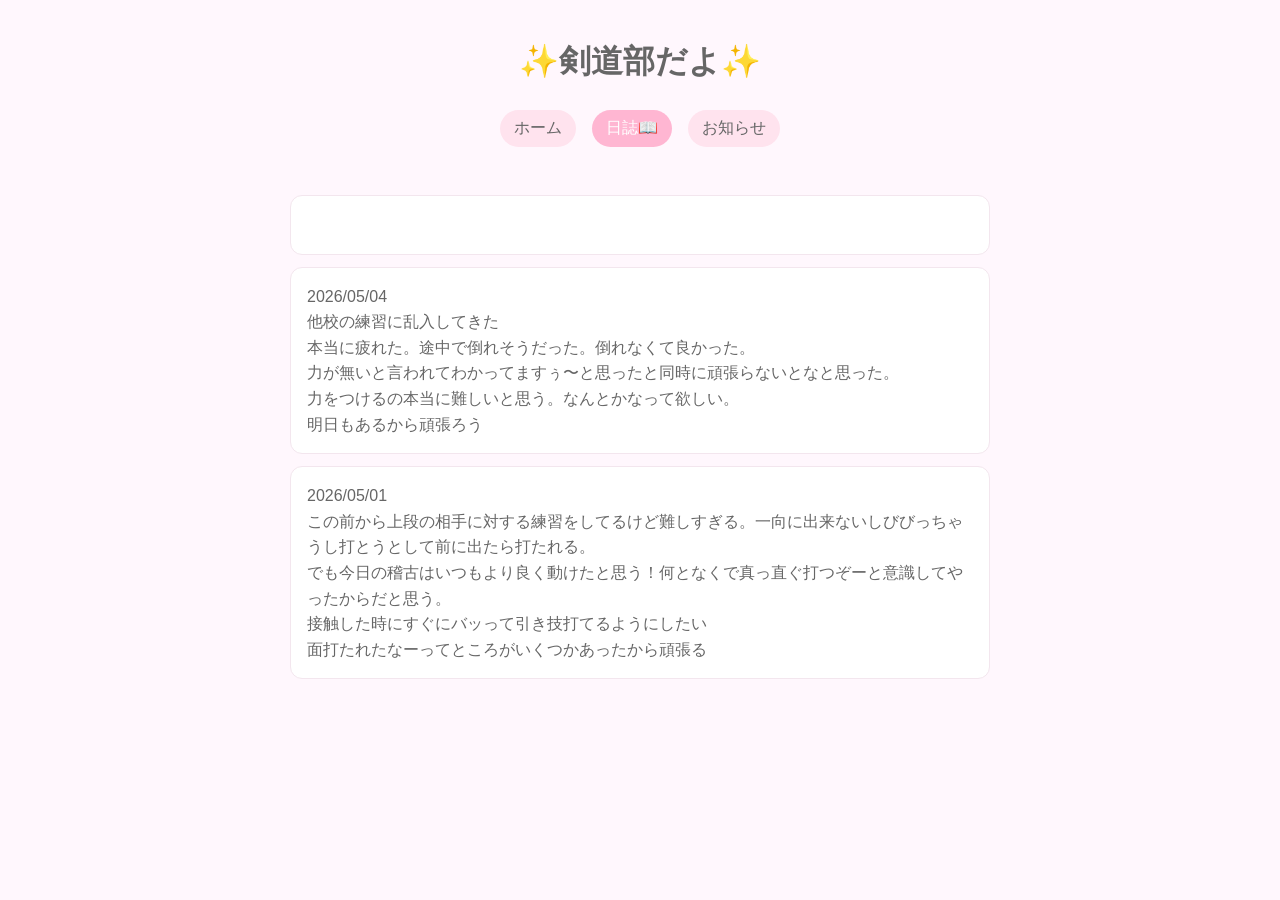
==== diary.html @ 01ab501e "diary.html を更新" ====
<!DOCTYPE html>
<html lang="ja">
<header>
  <h1>✨️剣道部だよ✨️</h1>
</header>
<head>
<meta charset="UTF-8">
<meta name="viewport" content="width=device-width, initial-scale=1.0">
<title>✨️剣道部日誌✨️</title>
<link rel="stylesheet" href="style.css">
</head>
<body>

<nav>
  <a href="index.html">ホーム</a>
  <a href="diary.html" class="active">日誌📖</a>
  <a href="notice.html">お知らせ</a>
</nav>

<div class="container">

<div class="box">
<br>
</div>

<div class="box">
2026/05/04<br>
他校の練習に乱入してきた<br>
本当に疲れた。途中で倒れそうだった。倒れなくて良かった。<br>
力が無いと言われてわかってますぅ〜と思ったと同時に頑張らないとなと思った。<br>
力をつけるの本当に難しいと思う。なんとかなって欲しい。<br>
明日もあるから頑張ろう
</div>

<div class="box">
2026/05/01<br>
この前から上段の相手に対する練習をしてるけど難しすぎる。一向に出来ないしびびっちゃうし打とうとして前に出たら打たれる。<br>
でも今日の稽古はいつもより良く動けたと思う！何となくで真っ直ぐ打つぞーと意識してやったからだと思う。<br>
接触した時にすぐにバッって引き技打てるようにしたい<br>
面打たれたなーってところがいくつかあったから頑張る<br>
</div>

</div>

</body>
</html>
---- style.css ----
body{
  margin:0;
  font-family:sans-serif;
  background:#fff7fd;
  color:#666;
}

header{
  text-align:center;
  padding:40px 10px 10px;
}

h1{
  margin:0;
}

.goal-card{
  max-width:700px;
  margin:20px auto;
  padding:14px;
  background:#fff;
  border-radius:12px;
  border-top:4px solid #ffb6d2;
  box-shadow:0 2px 10px rgba(0,0,0,0.05);
  text-align:center;
}

.label{
  display:inline-block;
  padding:3px 10px;
  margin-right:6px;
  background:#ffd6e7;
  border-radius:999px;
  font-size:11px;
  color:#666;
}

nav{
  text-align:center;
  margin:10px 0;
}

nav a{
  display:inline-block;
  margin:6px;
  padding:8px 14px;
  background:#ffe3ee;
  border-radius:999px;
  text-decoration:none;
  color:#666;
}

nav a.active{
  background:#ffb6d2;  /* 濃いピンク */
  color:#fff;
}

.container{
  max-width:700px;
  margin:auto;
  padding:20px;
}

.box{
  background:white;
  padding:16px;
  margin:12px 0;
  border-radius:12px;
  border:1px solid #f3e6ee;
  line-height:1.6;
}

.title{
  font-weight:bold;
  margin-bottom:6px;
}

footer{
  text-align:center;
  font-size:11px;
  color:#aaa;
  margin:30px 0 10px;
}
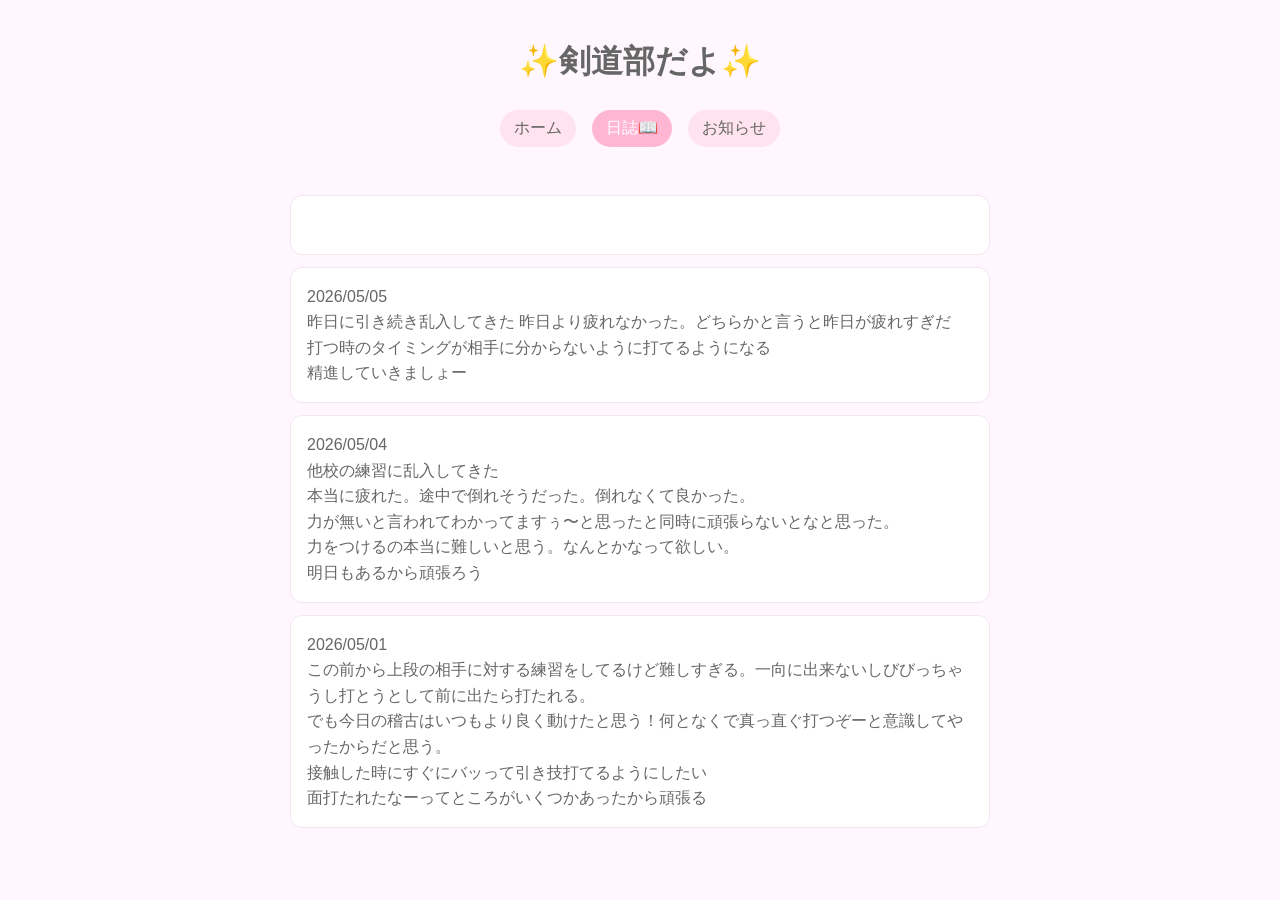
==== commit c65a2893: "diary.html を更新" ====
--- a/diary.html
+++ b/diary.html
@@ -24,6 +24,15 @@
 </div>
 
 <div class="box">
+2026/05/05<br>
+昨日に引き続き乱入してきた
+昨日より疲れなかった。どちらかと言うと昨日が疲れすぎだ<br>
+打つ時のタイミングが相手に分からないように打てるようになる<br>
+精進していきましょー
+</div>
+
+
+<div class="box">
 2026/05/04<br>
 他校の練習に乱入してきた<br>
 本当に疲れた。途中で倒れそうだった。倒れなくて良かった。<br>
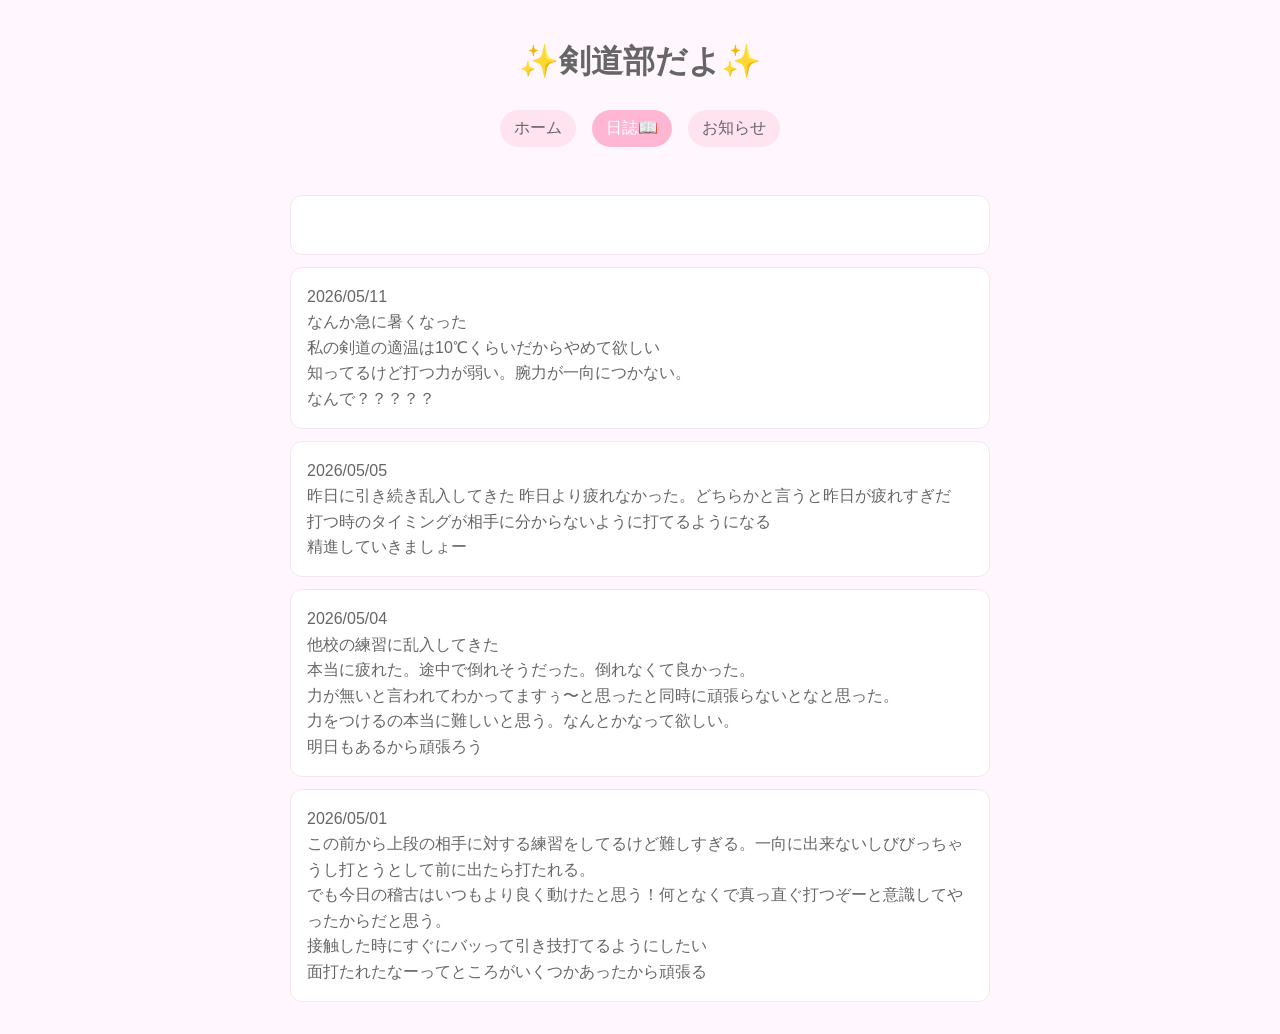
==== commit f9270024: "diary.html を更新" ====
--- a/diary.html
+++ b/diary.html
@@ -21,6 +21,14 @@
 
 <div class="box">
 <br>
+</div>
+
+<div class="box">
+2026/05/11<br>
+なんか急に暑くなった<br>
+私の剣道の適温は10℃くらいだからやめて欲しい<br>
+知ってるけど打つ力が弱い。腕力が一向につかない。<br>
+なんで？？？？？
 </div>
 
 <div class="box">
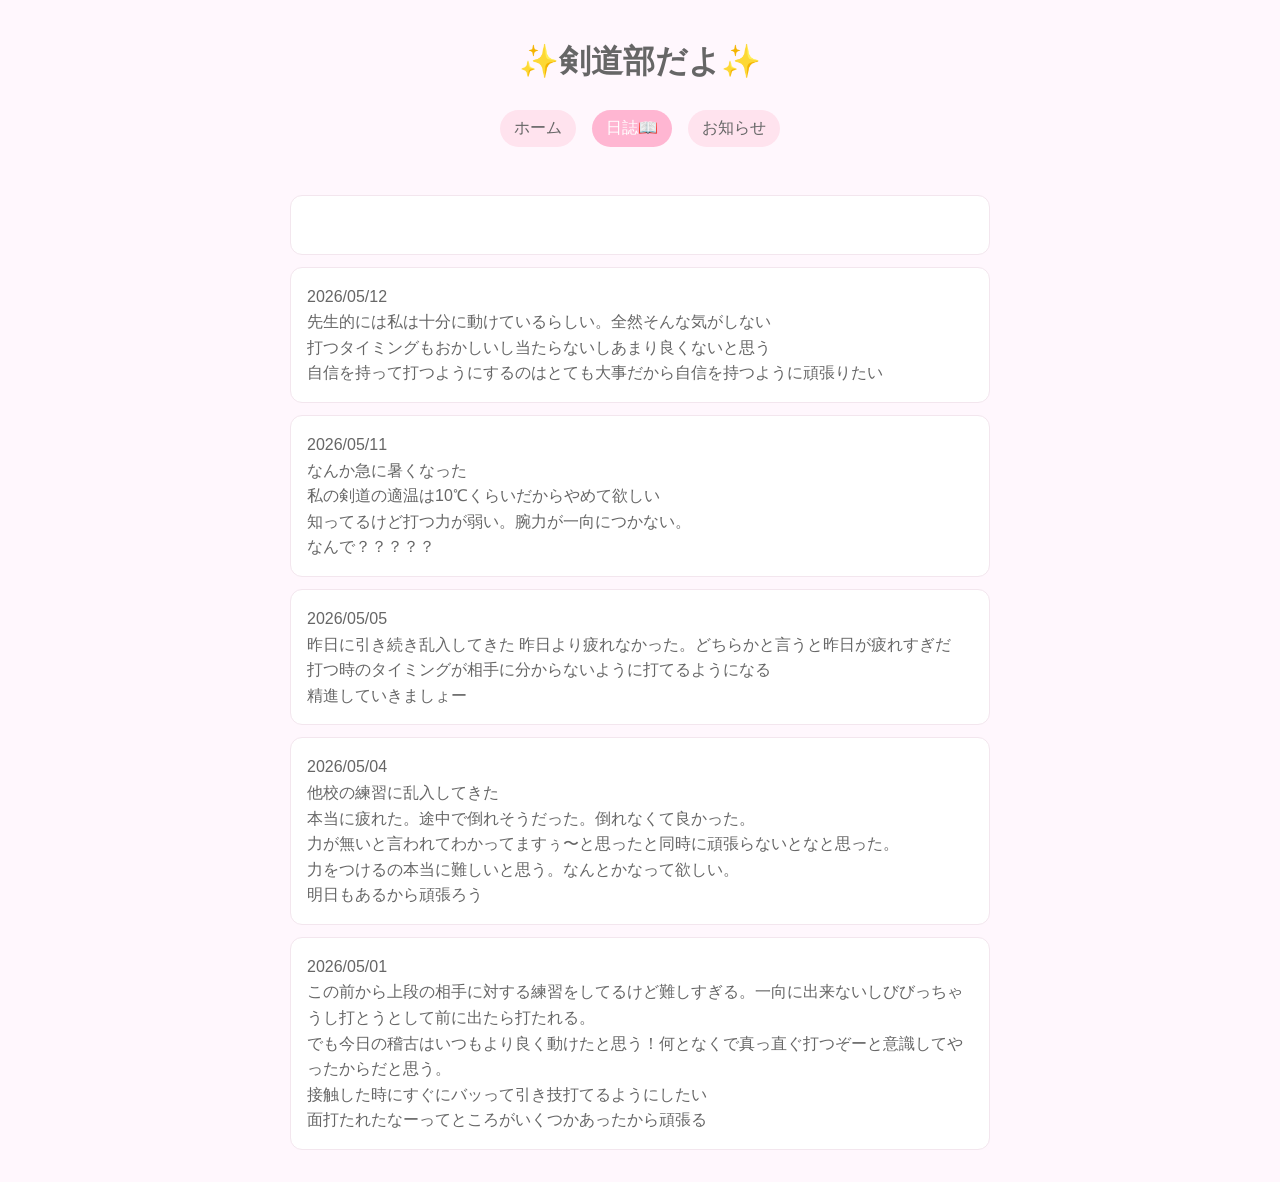
==== commit 398b7b8a: "diary.html を更新" ====
--- a/diary.html
+++ b/diary.html
@@ -21,6 +21,13 @@
 
 <div class="box">
 <br>
+</div>
+
+<div class="box">
+2026/05/12<br>
+先生的には私は十分に動けているらしい。全然そんな気がしない<br>
+打つタイミングもおかしいし当たらないしあまり良くないと思う<br>
+自信を持って打つようにするのはとても大事だから自信を持つように頑張りたい
 </div>
 
 <div class="box">
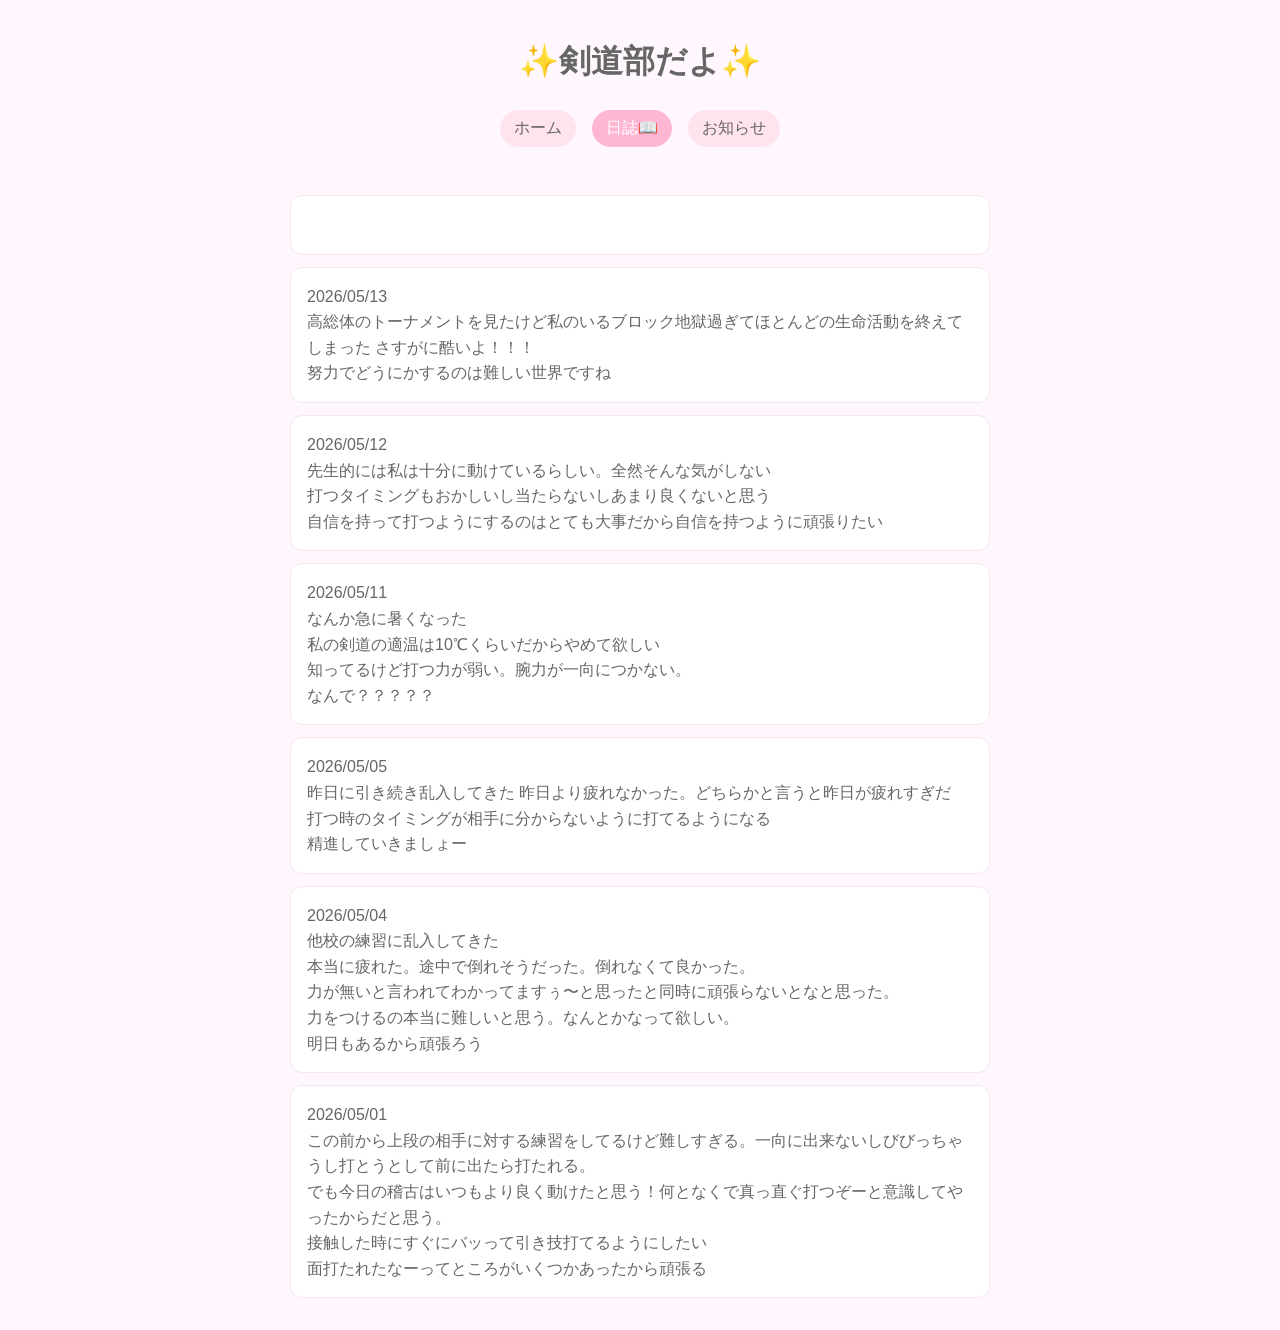
==== commit 627d65bc: "diary.html を更新" ====
--- a/diary.html
+++ b/diary.html
@@ -21,6 +21,13 @@
 
 <div class="box">
 <br>
+</div>
+
+<div class="box">
+2026/05/13<br>
+高総体のトーナメントを見たけど私のいるブロック地獄過ぎてほとんどの生命活動を終えてしまった
+さすがに酷いよ！！！<br>
+努力でどうにかするのは難しい世界ですね
 </div>
 
 <div class="box">
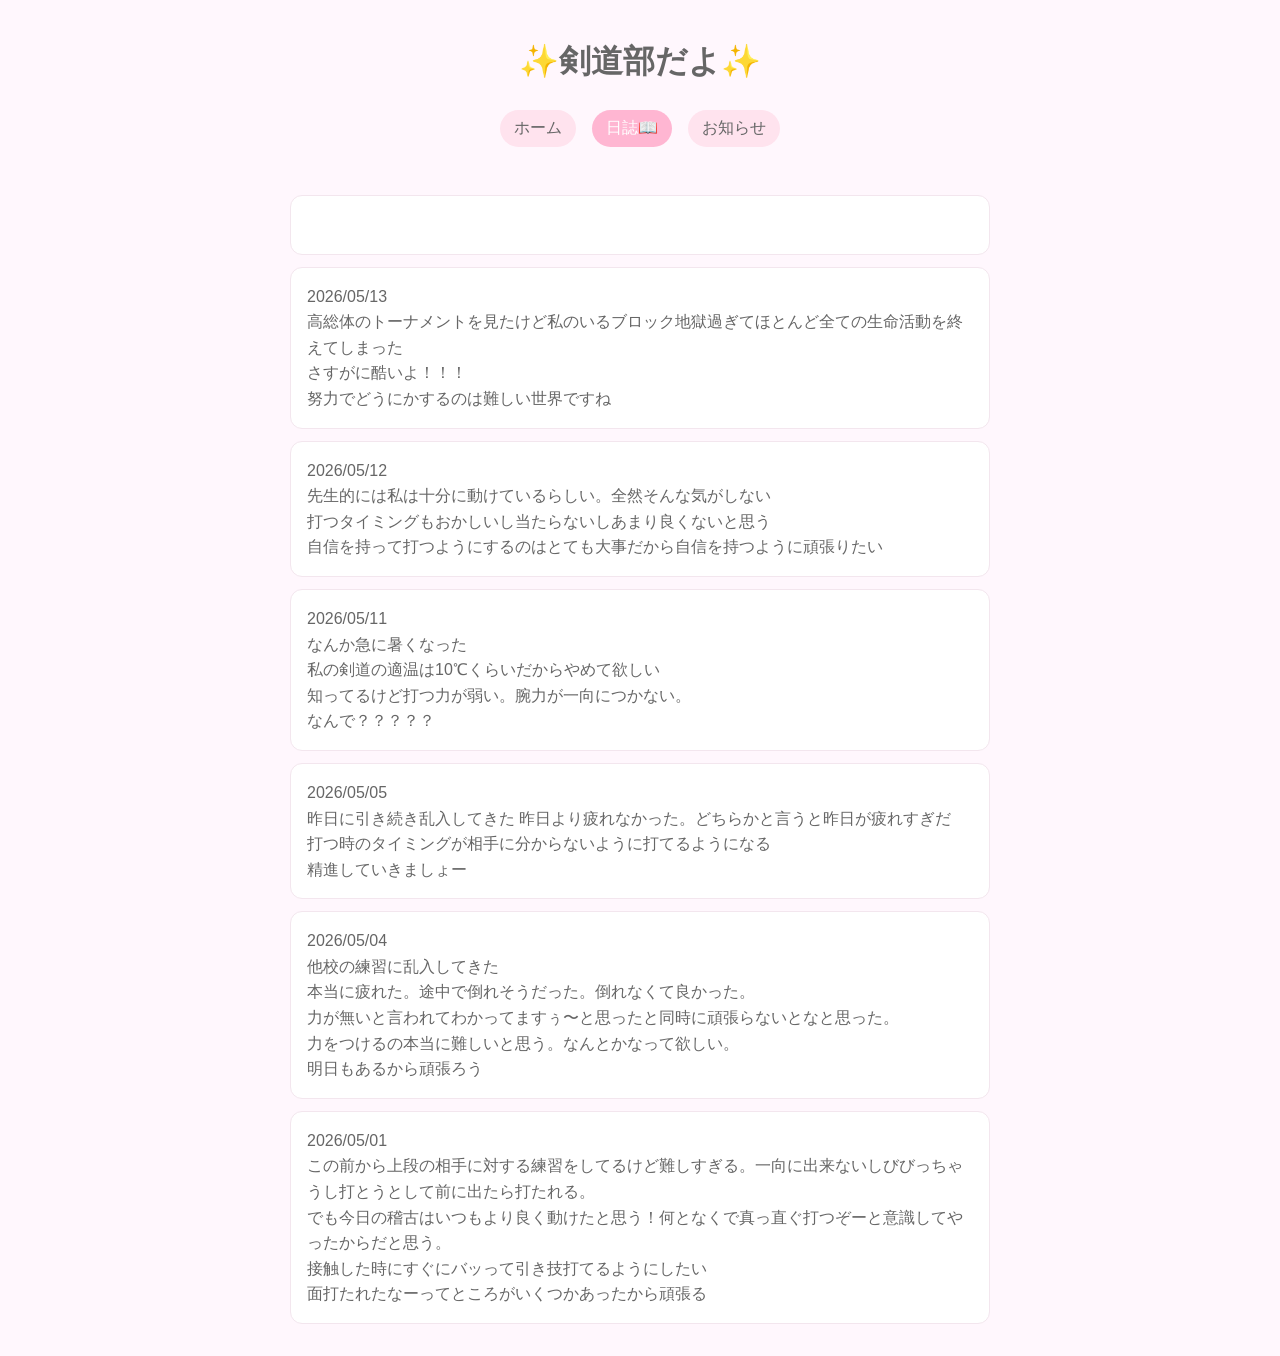
==== commit 57eafe7c: "diary.html を更新" ====
--- a/diary.html
+++ b/diary.html
@@ -25,7 +25,7 @@
 
 <div class="box">
 2026/05/13<br>
-高総体のトーナメントを見たけど私のいるブロック地獄過ぎてほとんどの生命活動を終えてしまった
+高総体のトーナメントを見たけど私のいるブロック地獄過ぎてほとんど全ての生命活動を終えてしまった<br>
 さすがに酷いよ！！！<br>
 努力でどうにかするのは難しい世界ですね
 </div>
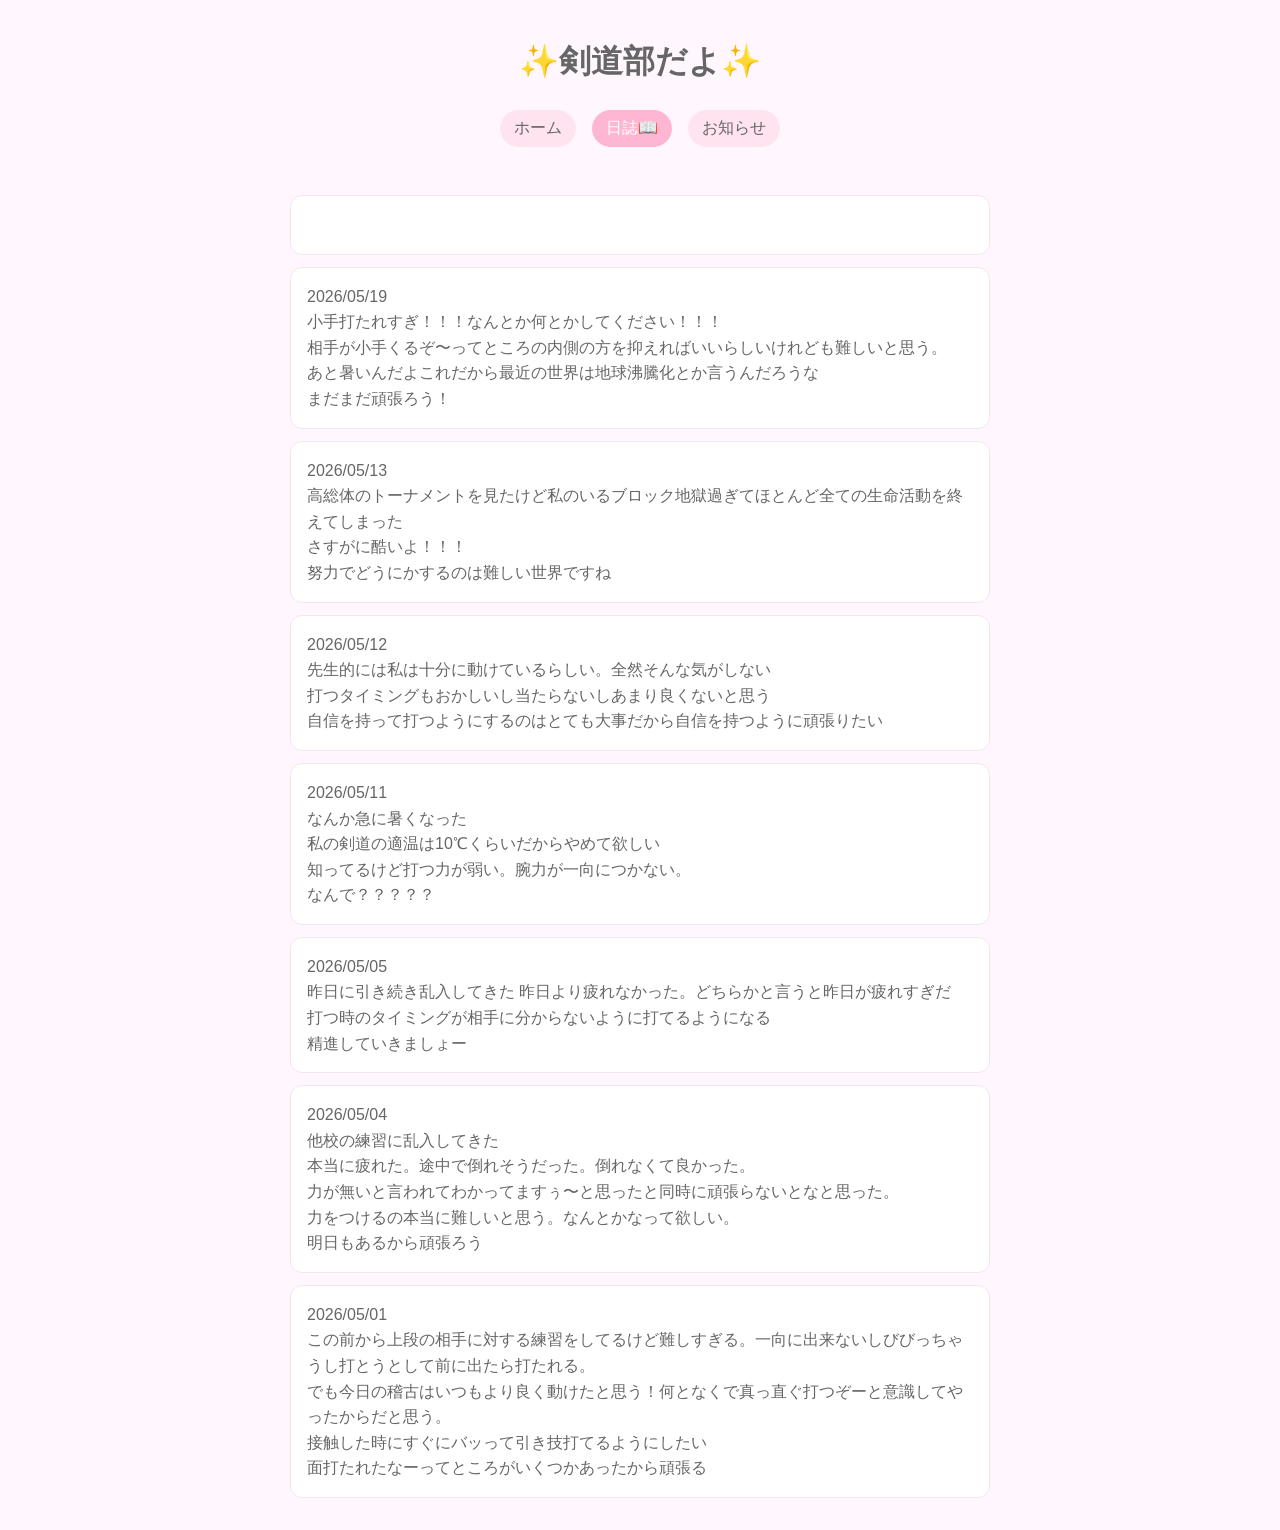
==== commit 2a61b2bc: "diary.html を更新" ====
--- a/diary.html
+++ b/diary.html
@@ -21,6 +21,14 @@
 
 <div class="box">
 <br>
+</div>
+
+<div class="box">
+2026/05/19<br>
+小手打たれすぎ！！！なんとか何とかしてください！！！<br>
+相手が小手くるぞ〜ってところの内側の方を抑えればいいらしいけれども難しいと思う。<br>
+あと暑いんだよこれだから最近の世界は地球沸騰化とか言うんだろうな<br>
+まだまだ頑張ろう！
 </div>
 
 <div class="box">
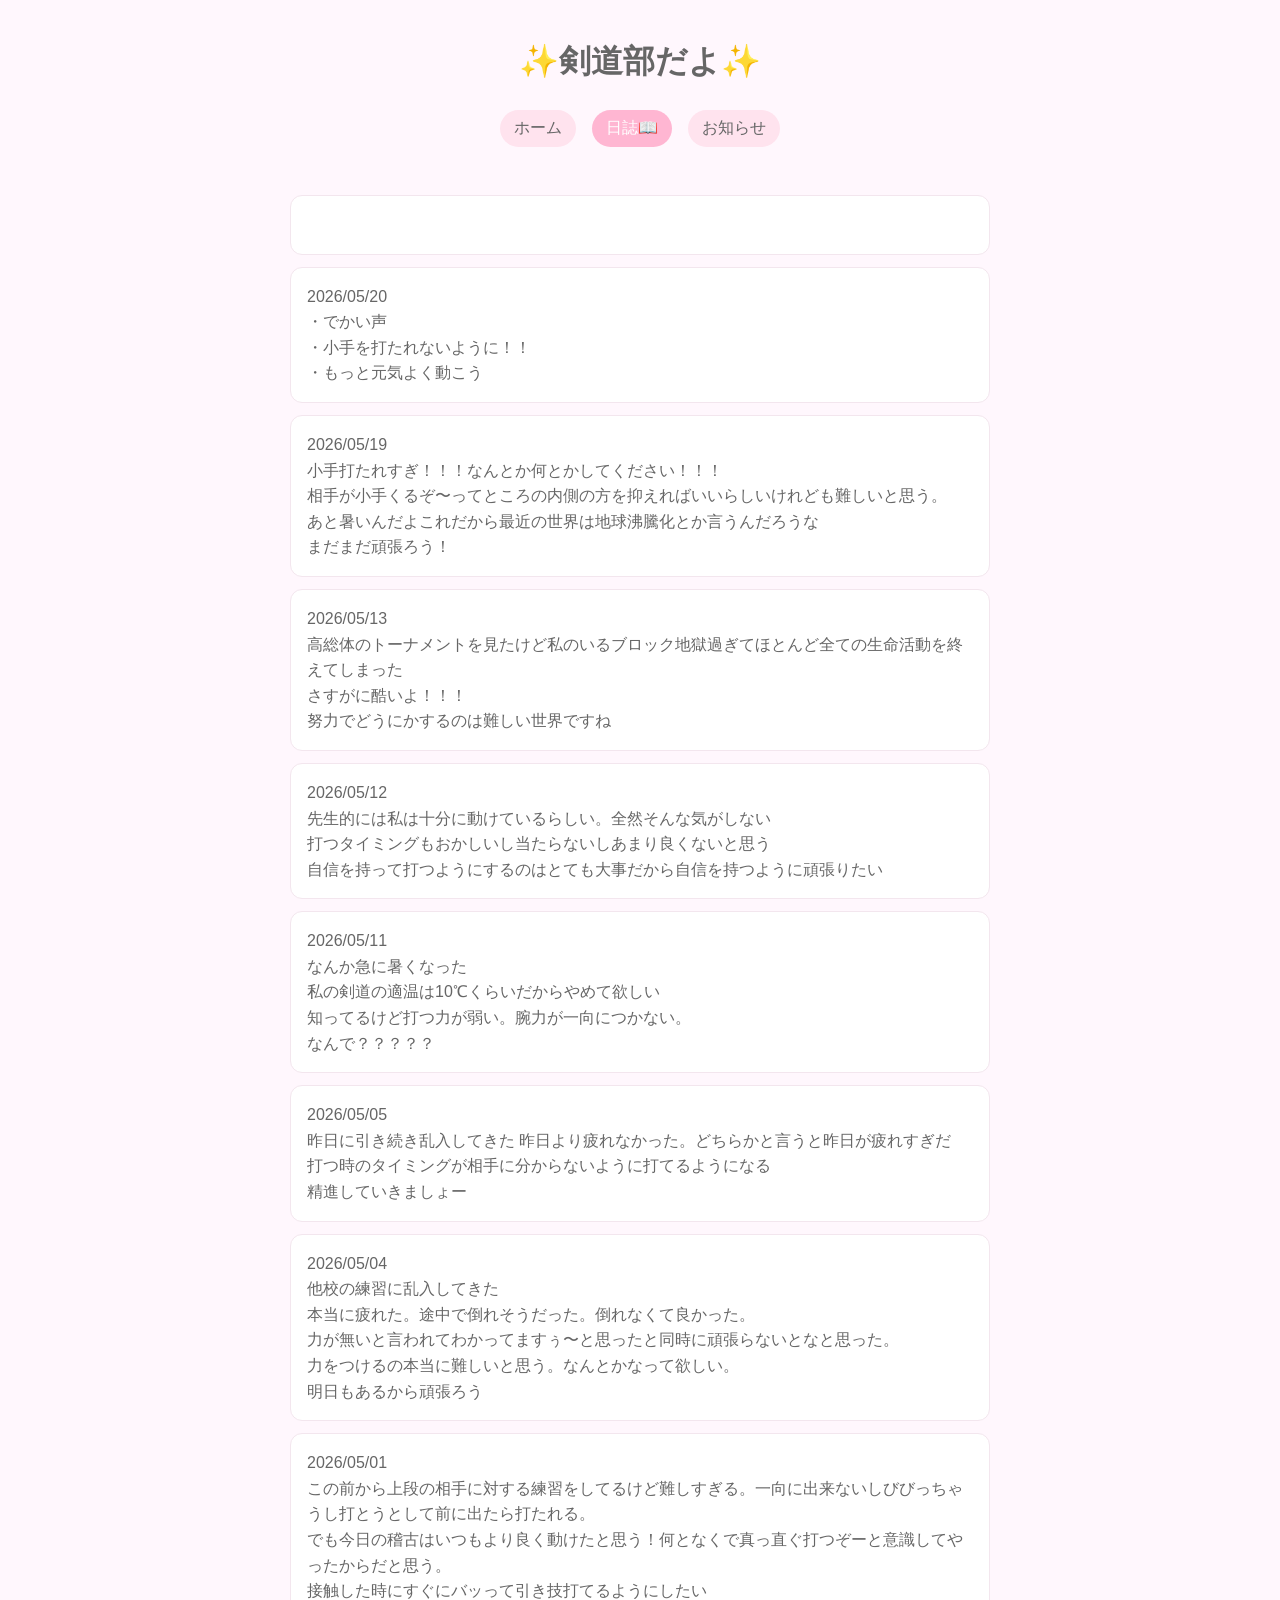
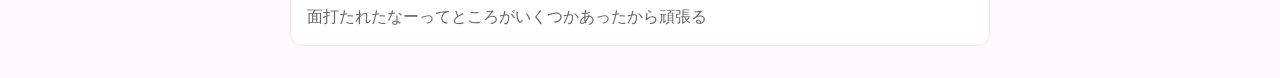
==== commit a0737189: "diary.html を更新" ====
--- a/diary.html
+++ b/diary.html
@@ -21,6 +21,13 @@
 
 <div class="box">
 <br>
+</div>
+
+<div class="box">
+2026/05/20<br>
+・でかい声<br>
+・小手を打たれないように！！<br>
+・もっと元気よく動こう
 </div>
 
 <div class="box">
